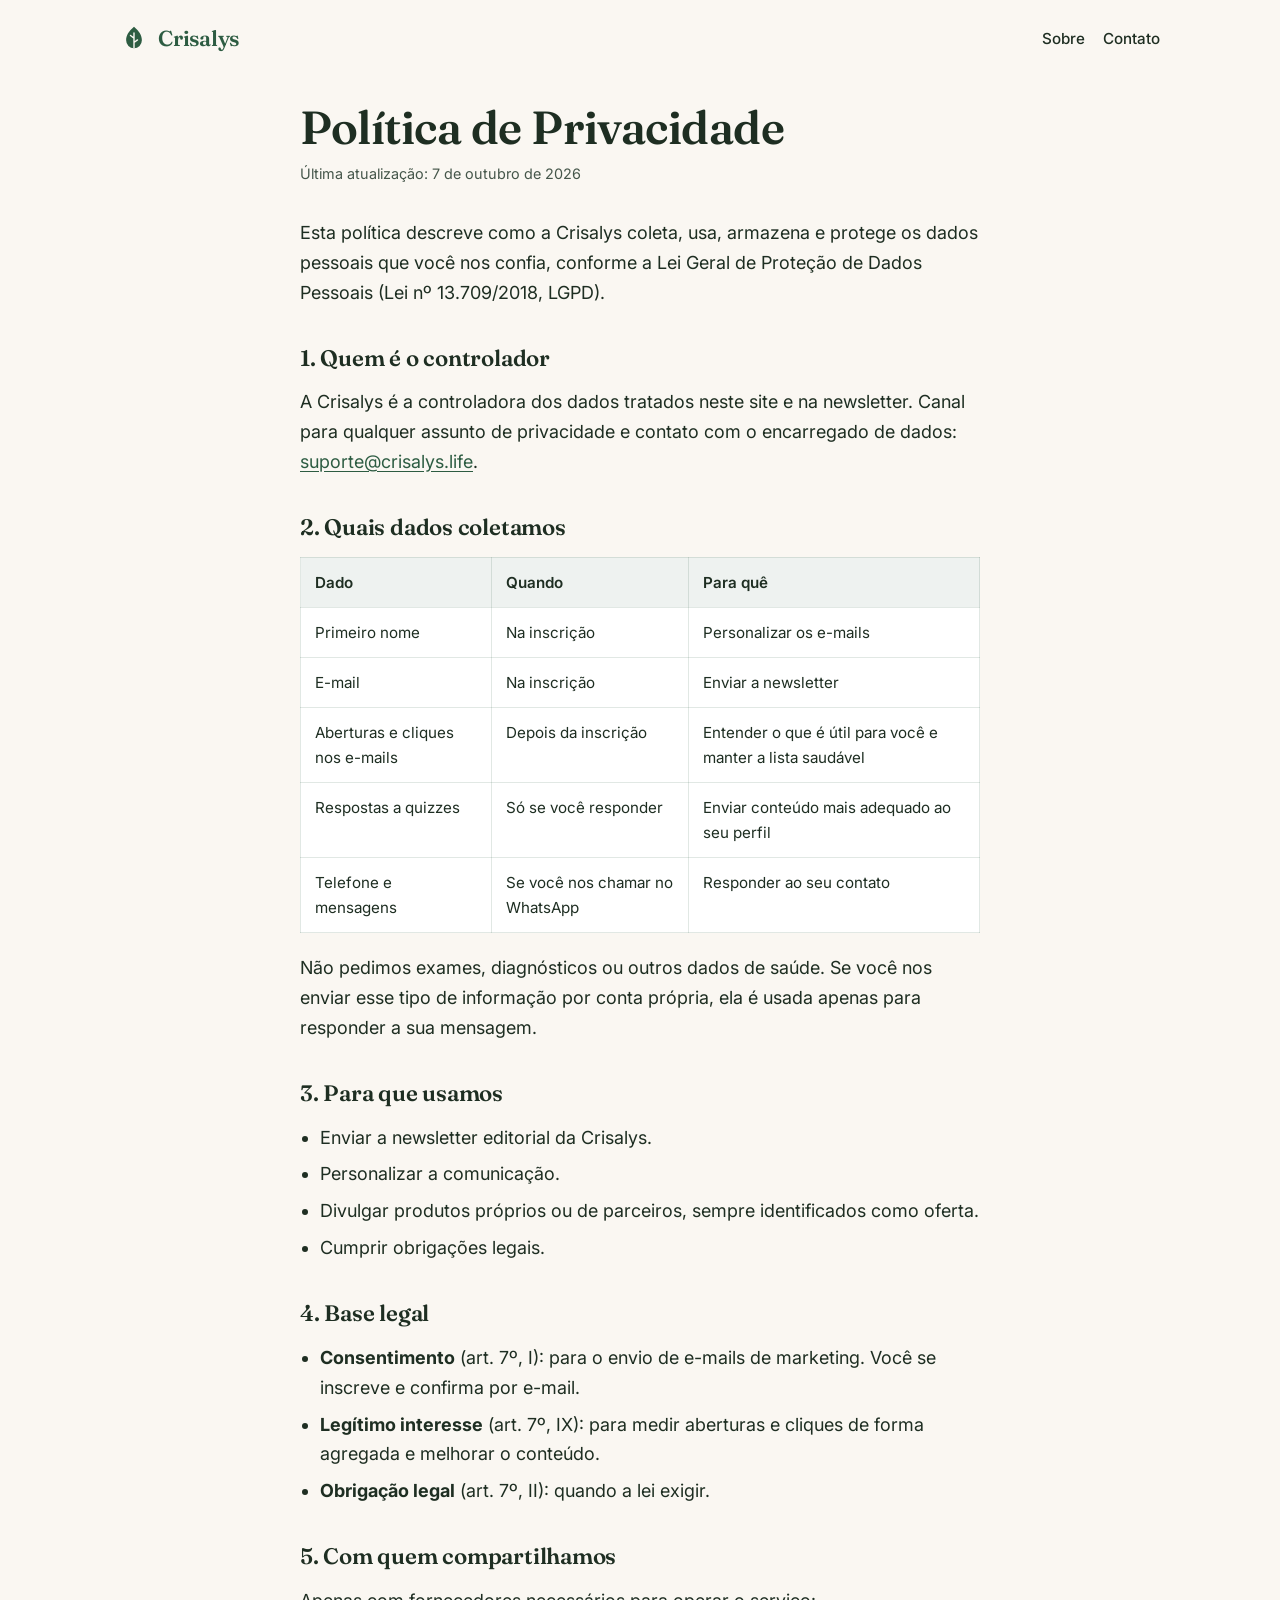
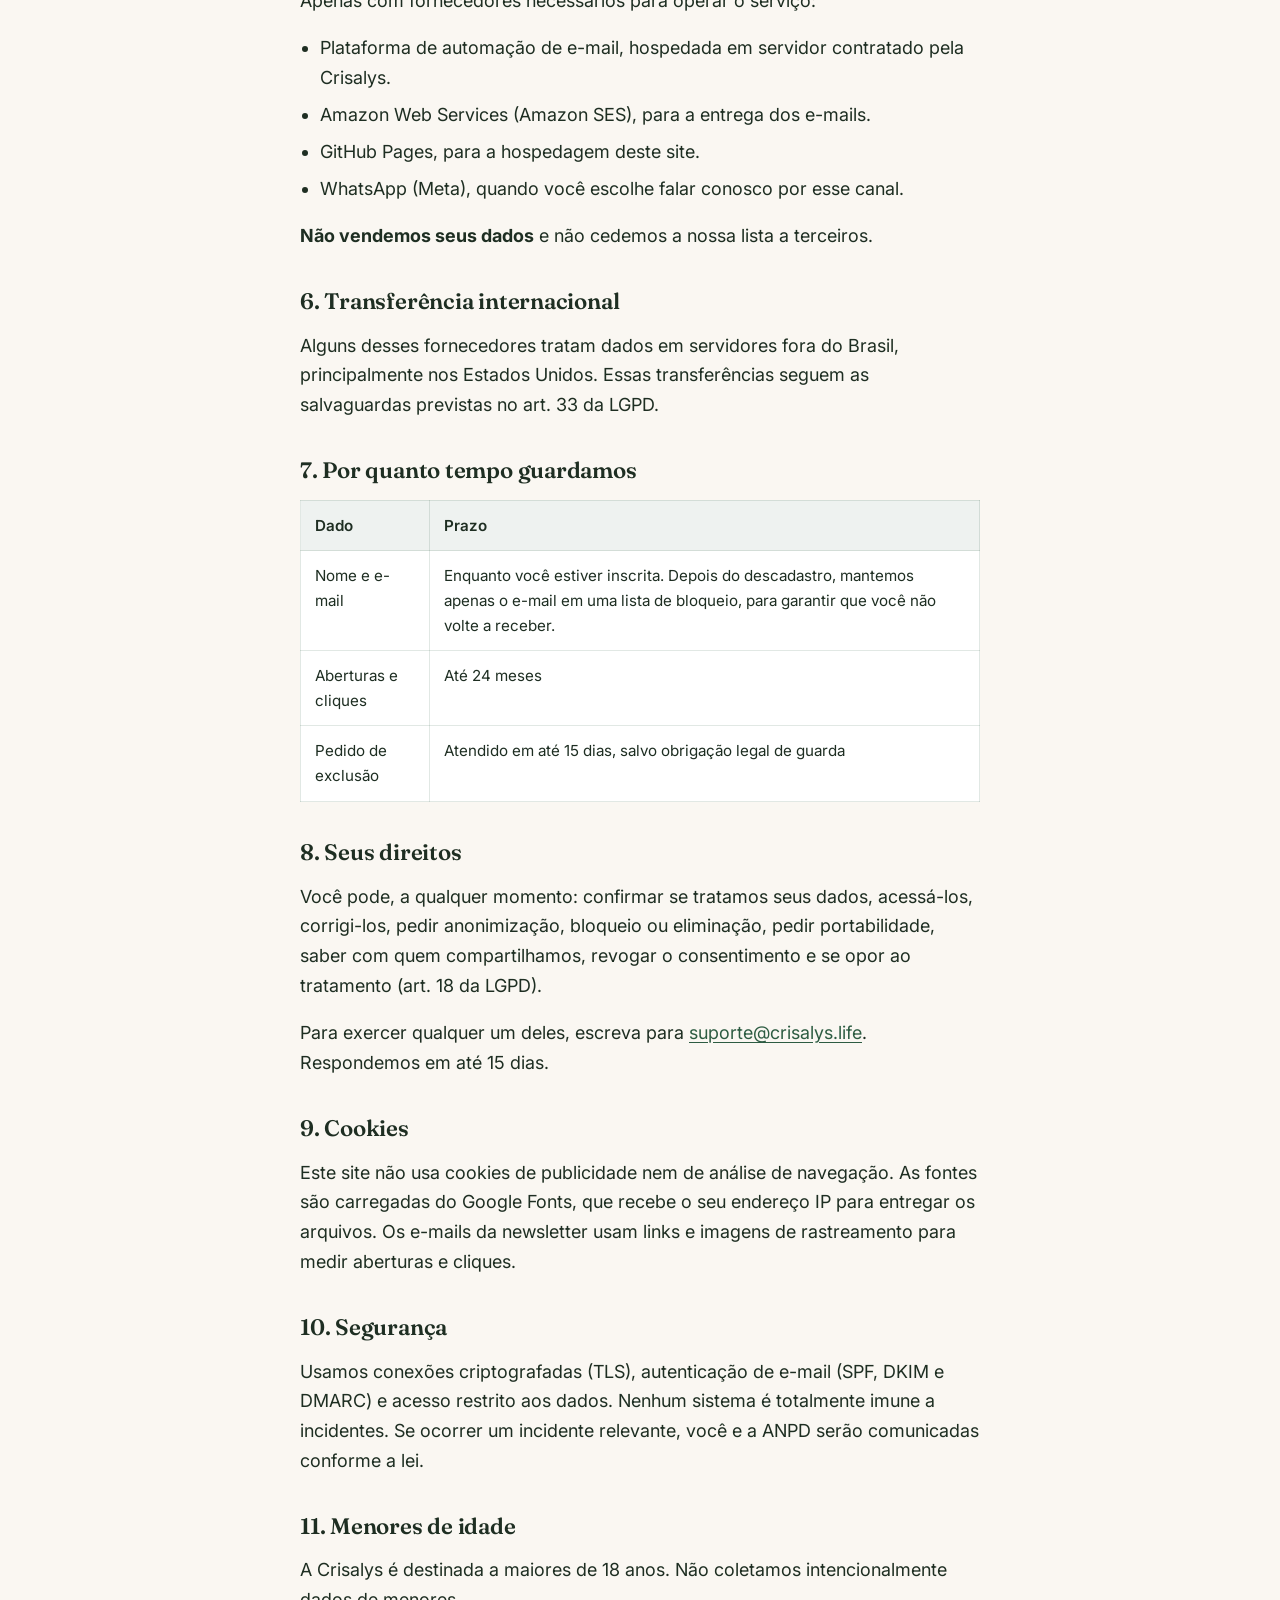
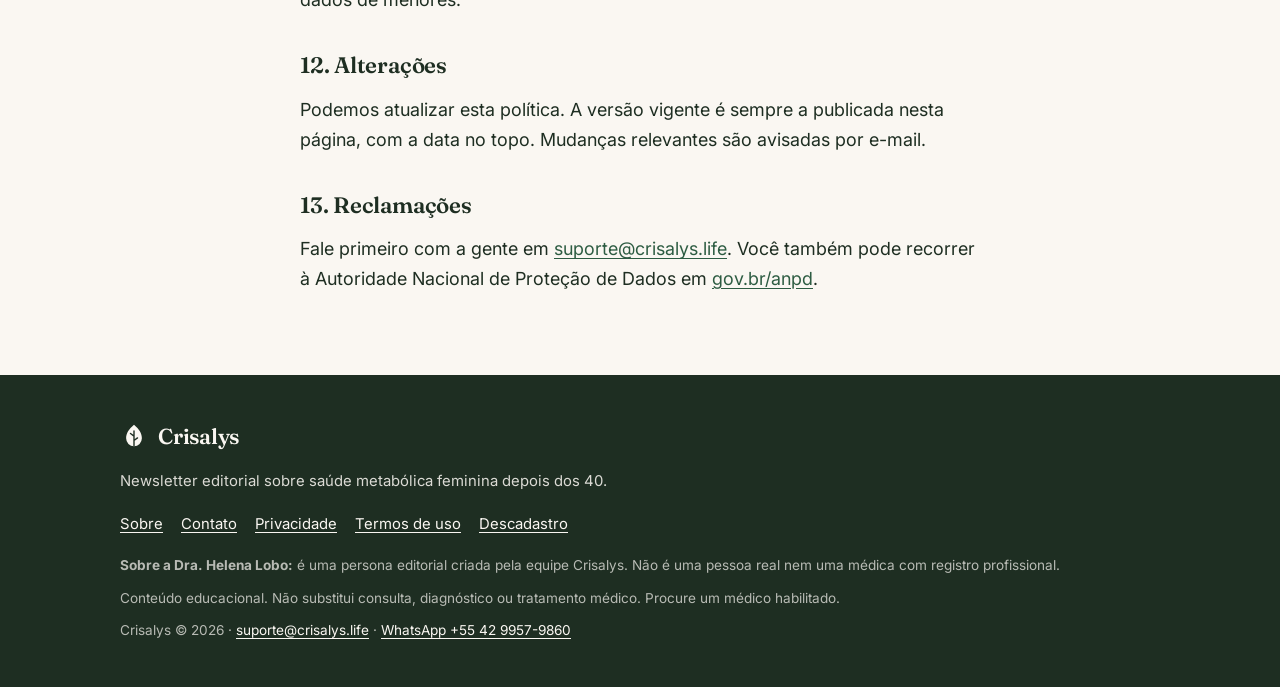
==== privacidade/index.html @ fbdc04c1 "Publica site institucional da Crisalys Co-Authored-By: Claude Opus 5.5 <noreply@anthropic.com>" ====
<!doctype html>
<html lang="pt-BR">
<head>
  <meta charset="utf-8">
  <meta name="viewport" content="width=device-width, initial-scale=1, viewport-fit=cover">
  <title>Política de Privacidade | Crisalys</title>
  <meta name="description" content="Como a Crisalys coleta, usa e protege seus dados pessoais, conforme a LGPD.">
  <link rel="canonical" href="https://crisalys.life/privacidade/">
  <meta property="og:type" content="website">
  <meta property="og:locale" content="pt_BR">
  <meta property="og:url" content="https://crisalys.life/privacidade/">
  <meta property="og:title" content="Política de Privacidade | Crisalys">
  <meta property="og:description" content="Como a Crisalys coleta, usa e protege seus dados pessoais, conforme a LGPD.">
  <meta name="theme-color" content="#2D5C42">
  <link rel="icon" type="image/svg+xml" href="/assets/img/favicon.svg">
  <link rel="preconnect" href="https://fonts.googleapis.com">
  <link rel="preconnect" href="https://fonts.gstatic.com" crossorigin>
  <link rel="stylesheet" href="https://fonts.googleapis.com/css2?family=Fraunces:ital,opsz,wght@0,9..144,600;1,9..144,600&family=Inter:wght@400;500;600;700&family=Caveat:wght@500&display=swap">
  <link rel="stylesheet" href="/assets/css/site.css">
</head>
<body>
  <a class="skip" href="#conteudo">Pular para o conteúdo</a>
  <header class="site-header">
    <a href="/" class="logo" aria-label="Crisalys, página inicial"><svg viewBox="0 0 32 32" aria-hidden="true" focusable="false"><path fill="#2D5C42" d="M16 2c6 5 9 10 9 15.5a9 9 0 0 1-18 0C7 12 10 7 16 2z"/><path fill="none" stroke="#FAF7F2" stroke-width="1.6" stroke-linecap="round" d="M16 9v17M16 15l-4-3M16 20l4-3"/></svg><span>Crisalys</span></a>
    <nav class="site-nav" aria-label="Navegação principal">
      <a href="/sobre/">Sobre</a>
      <a href="/contato/">Contato</a>
    </nav>
  </header>
  <main id="conteudo">
    <div class="page"><div class="wrap">
      <h1>Política de Privacidade</h1>
      <p class="updated">Última atualização: 7 de outubro de 2026</p>
      <p>Esta política descreve como a Crisalys coleta, usa, armazena e protege os dados pessoais que você nos confia, conforme a Lei Geral de Proteção de Dados Pessoais (Lei nº 13.709/2018, LGPD).</p>

      <h2>1. Quem é o controlador</h2>
      <p>A Crisalys é a controladora dos dados tratados neste site e na newsletter. Canal para qualquer assunto de privacidade e contato com o encarregado de dados: <a href="mailto:suporte@crisalys.life">suporte@crisalys.life</a>.</p>

      <h2>2. Quais dados coletamos</h2>
      <div class="table-scroll"><table>
        <thead><tr><th>Dado</th><th>Quando</th><th>Para quê</th></tr></thead>
        <tbody>
          <tr><td>Primeiro nome</td><td>Na inscrição</td><td>Personalizar os e-mails</td></tr>
          <tr><td>E-mail</td><td>Na inscrição</td><td>Enviar a newsletter</td></tr>
          <tr><td>Aberturas e cliques nos e-mails</td><td>Depois da inscrição</td><td>Entender o que é útil para você e manter a lista saudável</td></tr>
          <tr><td>Respostas a quizzes</td><td>Só se você responder</td><td>Enviar conteúdo mais adequado ao seu perfil</td></tr>
          <tr><td>Telefone e mensagens</td><td>Se você nos chamar no WhatsApp</td><td>Responder ao seu contato</td></tr>
        </tbody>
      </table></div>
      <p>Não pedimos exames, diagnósticos ou outros dados de saúde. Se você nos enviar esse tipo de informação por conta própria, ela é usada apenas para responder a sua mensagem.</p>

      <h2>3. Para que usamos</h2>
      <ul>
        <li>Enviar a newsletter editorial da Crisalys.</li>
        <li>Personalizar a comunicação.</li>
        <li>Divulgar produtos próprios ou de parceiros, sempre identificados como oferta.</li>
        <li>Cumprir obrigações legais.</li>
      </ul>

      <h2>4. Base legal</h2>
      <ul>
        <li><strong>Consentimento</strong> (art. 7º, I): para o envio de e-mails de marketing. Você se inscreve e confirma por e-mail.</li>
        <li><strong>Legítimo interesse</strong> (art. 7º, IX): para medir aberturas e cliques de forma agregada e melhorar o conteúdo.</li>
        <li><strong>Obrigação legal</strong> (art. 7º, II): quando a lei exigir.</li>
      </ul>

      <h2>5. Com quem compartilhamos</h2>
      <p>Apenas com fornecedores necessários para operar o serviço:</p>
      <ul>
        <li>Plataforma de automação de e-mail, hospedada em servidor contratado pela Crisalys.</li>
        <li>Amazon Web Services (Amazon SES), para a entrega dos e-mails.</li>
        <li>GitHub Pages, para a hospedagem deste site.</li>
        <li>WhatsApp (Meta), quando você escolhe falar conosco por esse canal.</li>
      </ul>
      <p><strong>Não vendemos seus dados</strong> e não cedemos a nossa lista a terceiros.</p>

      <h2>6. Transferência internacional</h2>
      <p>Alguns desses fornecedores tratam dados em servidores fora do Brasil, principalmente nos Estados Unidos. Essas transferências seguem as salvaguardas previstas no art. 33 da LGPD.</p>

      <h2>7. Por quanto tempo guardamos</h2>
      <div class="table-scroll"><table>
        <thead><tr><th>Dado</th><th>Prazo</th></tr></thead>
        <tbody>
          <tr><td>Nome e e-mail</td><td>Enquanto você estiver inscrita. Depois do descadastro, mantemos apenas o e-mail em uma lista de bloqueio, para garantir que você não volte a receber.</td></tr>
          <tr><td>Aberturas e cliques</td><td>Até 24 meses</td></tr>
          <tr><td>Pedido de exclusão</td><td>Atendido em até 15 dias, salvo obrigação legal de guarda</td></tr>
        </tbody>
      </table></div>

      <h2>8. Seus direitos</h2>
      <p>Você pode, a qualquer momento: confirmar se tratamos seus dados, acessá-los, corrigi-los, pedir anonimização, bloqueio ou eliminação, pedir portabilidade, saber com quem compartilhamos, revogar o consentimento e se opor ao tratamento (art. 18 da LGPD).</p>
      <p>Para exercer qualquer um deles, escreva para <a href="mailto:suporte@crisalys.life">suporte@crisalys.life</a>. Respondemos em até 15 dias.</p>

      <h2>9. Cookies</h2>
      <p>Este site não usa cookies de publicidade nem de análise de navegação. As fontes são carregadas do Google Fonts, que recebe o seu endereço IP para entregar os arquivos. Os e-mails da newsletter usam links e imagens de rastreamento para medir aberturas e cliques.</p>

      <h2>10. Segurança</h2>
      <p>Usamos conexões criptografadas (TLS), autenticação de e-mail (SPF, DKIM e DMARC) e acesso restrito aos dados. Nenhum sistema é totalmente imune a incidentes. Se ocorrer um incidente relevante, você e a ANPD serão comunicadas conforme a lei.</p>

      <h2>11. Menores de idade</h2>
      <p>A Crisalys é destinada a maiores de 18 anos. Não coletamos intencionalmente dados de menores.</p>

      <h2>12. Alterações</h2>
      <p>Podemos atualizar esta política. A versão vigente é sempre a publicada nesta página, com a data no topo. Mudanças relevantes são avisadas por e-mail.</p>

      <h2>13. Reclamações</h2>
      <p>Fale primeiro com a gente em <a href="mailto:suporte@crisalys.life">suporte@crisalys.life</a>. Você também pode recorrer à Autoridade Nacional de Proteção de Dados em <a href="https://www.gov.br/anpd/pt-br" rel="noopener">gov.br/anpd</a>.</p>
    </div></div>
  </main>
  <footer class="site-footer">
    <div class="wrap-wide">
      <a href="/" class="logo"><svg viewBox="0 0 32 32" aria-hidden="true" focusable="false"><path fill="#FAF7F2" d="M16 2c6 5 9 10 9 15.5a9 9 0 0 1-18 0C7 12 10 7 16 2z"/><path fill="none" stroke="#1E2E22" stroke-width="1.6" stroke-linecap="round" d="M16 9v17M16 15l-4-3M16 20l4-3"/></svg><span>Crisalys</span></a>
      <p>Newsletter editorial sobre saúde metabólica feminina depois dos 40.</p>
      <ul class="footer-nav">
        <li><a href="/sobre/">Sobre</a></li>
        <li><a href="/contato/">Contato</a></li>
        <li><a href="/privacidade/">Privacidade</a></li>
        <li><a href="/termos/">Termos de uso</a></li>
        <li><a href="/descadastro/">Descadastro</a></li>
      </ul>
      <p class="footer-fine"><strong>Sobre a Dra. Helena Lobo:</strong> é uma persona editorial criada pela equipe Crisalys. Não é uma pessoa real nem uma médica com registro profissional.</p>
      <p class="footer-fine">Conteúdo educacional. Não substitui consulta, diagnóstico ou tratamento médico. Procure um médico habilitado.</p>
      <p class="footer-fine">Crisalys © 2026 · <a href="mailto:suporte@crisalys.life">suporte@crisalys.life</a> · <a href="https://wa.me/554299579860" rel="noopener">WhatsApp +55 42 9957-9860</a></p>
    </div>
  </footer>
</body>
</html>
---- assets/css/site.css ----
:root {
  --sage-deep: #2D5C42;
  --sage-hover: #234a35;
  --rose-smoke: #C89B85;
  --gold-calm: #B8956A;
  --cream: #FAF7F2;
  --cream-deep: #F2ECE2;
  --ink: #1E2E22;
  --card: #ffffff;
  --border-soft: rgba(45, 92, 66, 0.14);
  --whats: #1f7a4d;

  --font-display: 'Fraunces', Georgia, serif;
  --font-body: 'Inter', -apple-system, BlinkMacSystemFont, 'Segoe UI', sans-serif;
  --font-signature: 'Caveat', cursive;

  --container: 720px;
  --container-wide: 1080px;
  --radius-md: 14px;
  --radius-lg: 22px;
  --radius-xl: 28px;
  --shadow-md: 0 4px 14px rgba(30, 46, 34, 0.06);
  --shadow-lg: 0 14px 36px rgba(30, 46, 34, 0.09);
}

*, *::before, *::after { box-sizing: border-box; }

html { -webkit-text-size-adjust: 100%; scroll-behavior: smooth; }

body {
  margin: 0;
  background: var(--cream);
  color: var(--ink);
  font-family: var(--font-body);
  font-size: 1.0625rem;
  line-height: 1.65;
  -webkit-font-smoothing: antialiased;
}

img, svg { max-width: 100%; display: block; }

a { color: var(--sage-deep); text-underline-offset: 3px; }
a:hover { color: var(--sage-hover); }
a:focus-visible, button:focus-visible {
  outline: 3px solid var(--gold-calm);
  outline-offset: 3px;
  border-radius: 6px;
}

h1, h2, h3 {
  font-family: var(--font-display);
  font-weight: 600;
  line-height: 1.15;
  letter-spacing: -0.01em;
  color: var(--ink);
  margin: 0 0 1rem;
}
h1 { font-size: 2.3rem; }
h2 { font-size: 1.7rem; }
h3 { font-size: 1.2rem; line-height: 1.3; }
p { margin: 0 0 1.1rem; }

.wrap { width: 100%; max-width: var(--container); margin: 0 auto; padding: 0 20px; }
.wrap-wide { width: 100%; max-width: var(--container-wide); margin: 0 auto; padding: 0 20px; }

.skip {
  position: absolute; left: -9999px; top: 0;
  background: var(--ink); color: var(--cream); padding: 10px 16px; z-index: 10;
}
.skip:focus { left: 12px; top: 12px; }

/* Header */
.site-header {
  display: flex; align-items: center; justify-content: space-between; gap: 16px;
  max-width: var(--container-wide); margin: 0 auto; padding: 18px 20px;
}
.logo {
  display: inline-flex; align-items: center; gap: 10px;
  font-family: var(--font-display); font-weight: 600; font-size: 1.35rem;
  color: var(--sage-deep); text-decoration: none; letter-spacing: -0.01em;
}
.logo svg { width: 28px; height: 28px; flex: none; }
.site-nav { display: flex; gap: 18px; font-size: 0.95rem; font-weight: 500; }
.site-nav a { text-decoration: none; color: var(--ink); padding: 8px 0; }
.site-nav a:hover, .site-nav a[aria-current="page"] { color: var(--sage-deep); text-decoration: underline; }

/* Botões */
.btn {
  display: inline-flex; align-items: center; justify-content: center; gap: 10px;
  min-height: 54px; padding: 14px 26px;
  font-family: var(--font-body); font-size: 1.05rem; font-weight: 700; text-decoration: none;
  border-radius: 999px; border: 0; cursor: pointer;
  transition: transform 150ms ease, box-shadow 150ms ease, background-color 150ms ease;
}
.btn-whats { background: var(--whats); color: #fff; box-shadow: 0 10px 24px rgba(31, 122, 77, 0.28); }
.btn-whats:hover { background: #18633e; color: #fff; transform: translateY(-1px); }
.btn-ghost { background: transparent; color: var(--sage-deep); border: 2px solid var(--sage-deep); }
.btn-ghost:hover { background: var(--sage-deep); color: var(--cream); }
.btn svg { width: 22px; height: 22px; flex: none; }
.btn-block { width: 100%; }

/* Hero */
.hero { padding: 28px 0 56px; }
.eyebrow {
  display: inline-block; margin-bottom: 18px; padding: 6px 14px;
  font-size: 0.8rem; font-weight: 600; letter-spacing: 0.08em; text-transform: uppercase;
  color: var(--sage-deep); background: rgba(45, 92, 66, 0.09); border-radius: 999px;
}
.hero h1 { font-size: 2.5rem; margin-bottom: 18px; }
.hero h1 em { font-style: italic; color: var(--sage-deep); }
.hero-lead { font-size: 1.15rem; max-width: 36em; }
.hero-cta { margin-top: 26px; display: grid; gap: 12px; }
.free-tag { font-size: 1.05rem; margin: 0; }
.free-tag strong { color: var(--sage-deep); font-size: 1.3rem; font-weight: 700; }
.microcopy { font-size: 0.9rem; color: #45564a; margin: 0; }

/* Seções */
.section { padding: 56px 0; }
.section-alt { background: var(--cream-deep); }
.section-sage { background: var(--sage-deep); color: var(--cream); }
.section-sage h2 { color: var(--cream); }
.section-sage a:not(.btn) { color: var(--cream); }
.lede { font-size: 1.12rem; }

.cards { display: grid; gap: 16px; margin-top: 28px; list-style: none; padding: 0; }
.card {
  background: var(--card); border: 1px solid var(--border-soft);
  border-radius: var(--radius-lg); padding: 24px; box-shadow: var(--shadow-md);
}
.card h3 { margin-bottom: 8px; color: var(--sage-deep); }
.card p { margin: 0; font-size: 1rem; }
.card .num {
  display: inline-flex; align-items: center; justify-content: center;
  width: 36px; height: 36px; margin-bottom: 14px; border-radius: 50%;
  background: rgba(184, 149, 106, 0.2); color: var(--ink);
  font-family: var(--font-display); font-weight: 600;
}

/* Persona */
.persona {
  background: var(--card); border: 1px solid var(--border-soft);
  border-radius: var(--radius-xl); padding: 28px 24px; box-shadow: var(--shadow-lg);
}
.note {
  margin: 20px 0; padding: 18px 20px;
  background: rgba(200, 155, 133, 0.2); border-left: 4px solid var(--rose-smoke);
  border-radius: 0 var(--radius-md) var(--radius-md) 0; font-size: 0.98rem;
}
.note p:last-child { margin-bottom: 0; }
.signature { font-family: var(--font-signature); font-size: 1.9rem; line-height: 1.1; color: var(--sage-deep); }

.cta-band { text-align: center; }
.cta-band .btn { margin-top: 10px; }
.cta-band .microcopy { color: rgba(250, 247, 242, 0.85); margin-top: 14px; }

/* Páginas de texto */
.page { padding: 24px 0 64px; }
.page h1 { margin-bottom: 8px; }
.page .updated { font-size: 0.9rem; color: #45564a; margin-bottom: 32px; }
.page h2 { font-size: 1.4rem; margin-top: 2.4rem; }
.page ul, .page ol { padding-left: 1.25rem; margin: 0 0 1.1rem; }
.page li { margin-bottom: 0.45rem; }
.table-scroll { overflow-x: auto; margin: 0 0 1.25rem; }
table { border-collapse: collapse; width: 100%; min-width: 460px; font-size: 0.95rem; background: var(--card); }
th, td { text-align: left; vertical-align: top; padding: 12px 14px; border: 1px solid var(--border-soft); }
th { background: rgba(45, 92, 66, 0.08); font-weight: 600; }

.contact-list { list-style: none; padding: 0; display: grid; gap: 16px; margin-top: 24px; }
.contact-list .label { display: block; font-size: 0.82rem; font-weight: 600; letter-spacing: 0.06em; text-transform: uppercase; color: #45564a; }
.contact-list .value { font-family: var(--font-display); font-size: 1.3rem; font-weight: 600; color: var(--sage-deep); word-break: break-word; }

/* Rodapé */
.site-footer { background: var(--ink); color: rgba(250, 247, 242, 0.86); padding: 44px 0 36px; font-size: 0.93rem; }
.site-footer a { color: var(--cream); }
.site-footer .logo { color: var(--cream); margin-bottom: 14px; }
.footer-nav { display: flex; flex-wrap: wrap; gap: 6px 18px; margin: 18px 0; padding: 0; list-style: none; }
.footer-fine { font-size: 0.85rem; color: rgba(250, 247, 242, 0.7); margin: 0 0 10px; }

@media (min-width: 720px) {
  body { font-size: 1.125rem; }
  h1 { font-size: 2.9rem; }
  h2 { font-size: 2.1rem; }
  .hero { padding: 56px 0 88px; }
  .hero h1 { font-size: 3.6rem; }
  .hero-lead { font-size: 1.3rem; }
  .hero-cta { grid-auto-flow: column; justify-content: start; align-items: center; gap: 22px; }
  .btn-block { width: auto; }
  .section { padding: 88px 0; }
  .cards { grid-template-columns: repeat(3, 1fr); gap: 22px; }
  .cards.two { grid-template-columns: repeat(2, 1fr); }
  .persona { padding: 44px; }
  .contact-list { grid-template-columns: repeat(2, 1fr); }
}

@media (prefers-reduced-motion: reduce) {
  html { scroll-behavior: auto; }
  .btn { transition: none; }
}
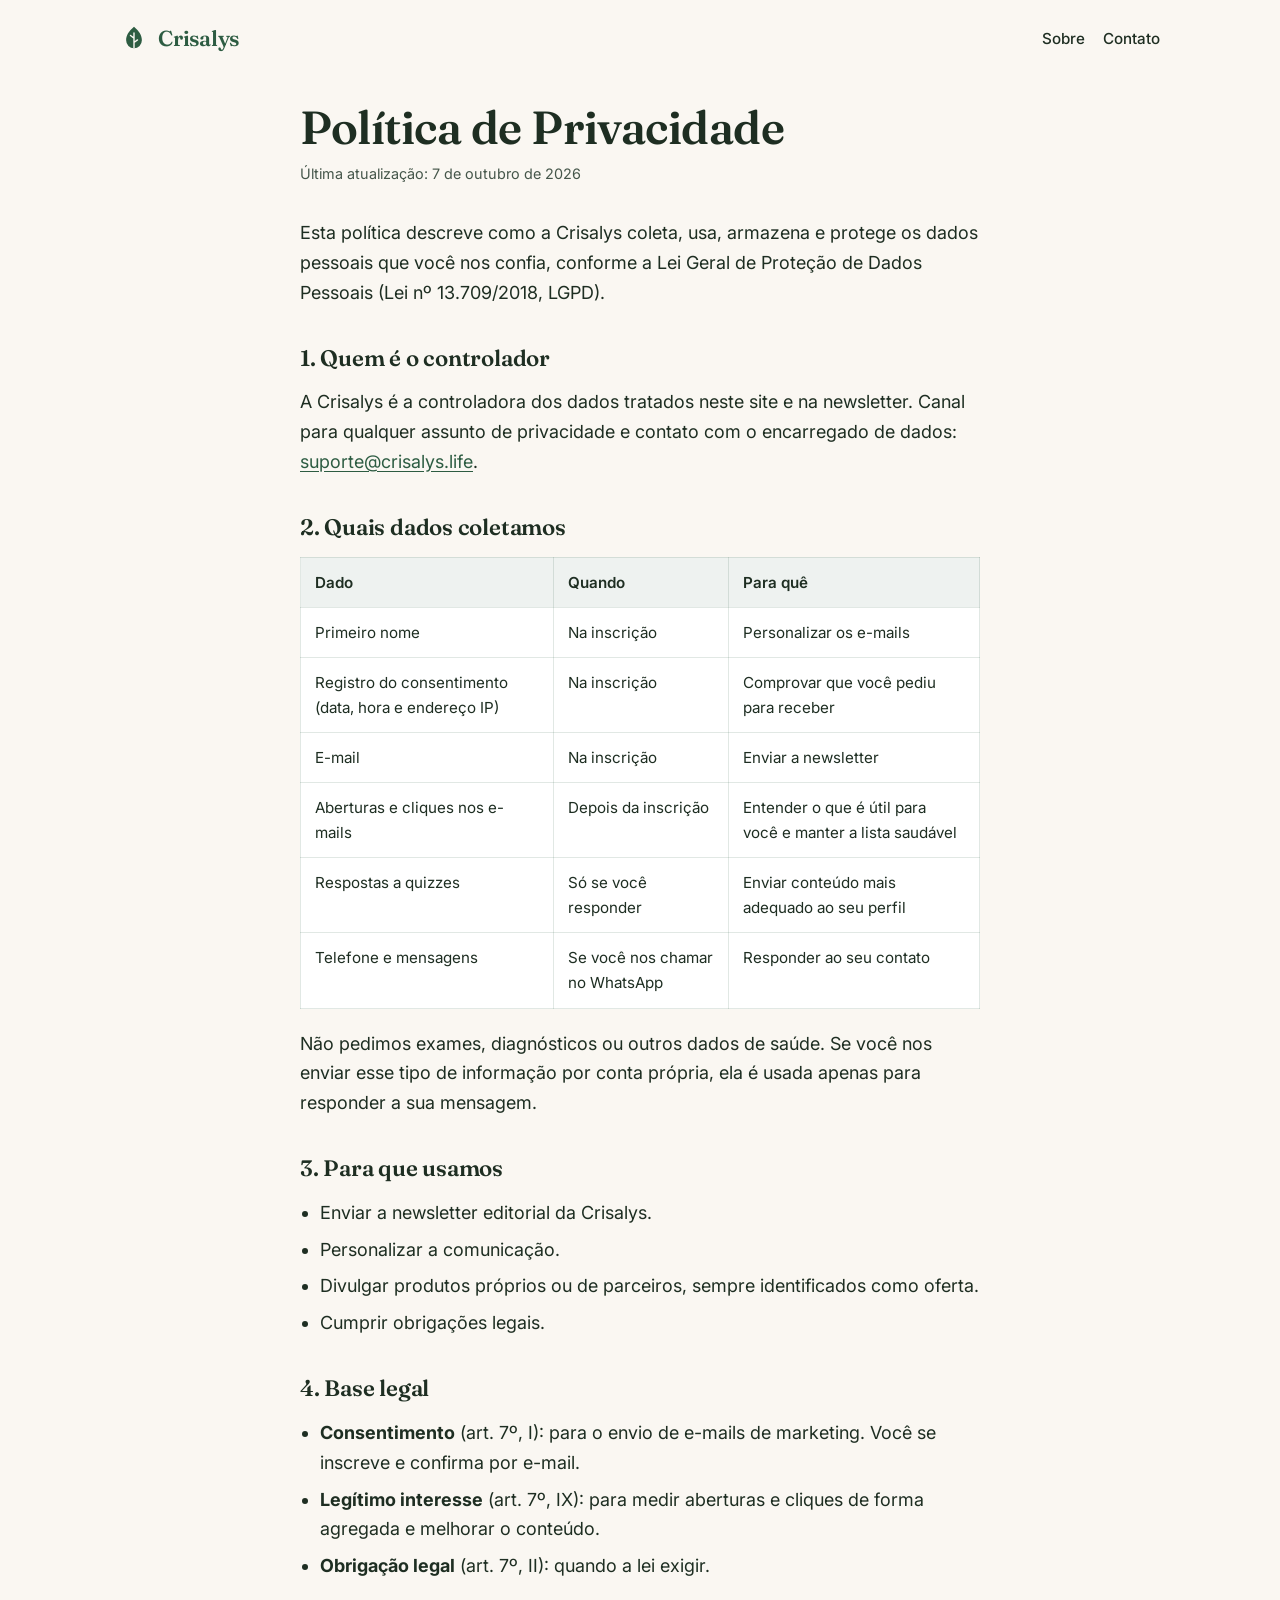
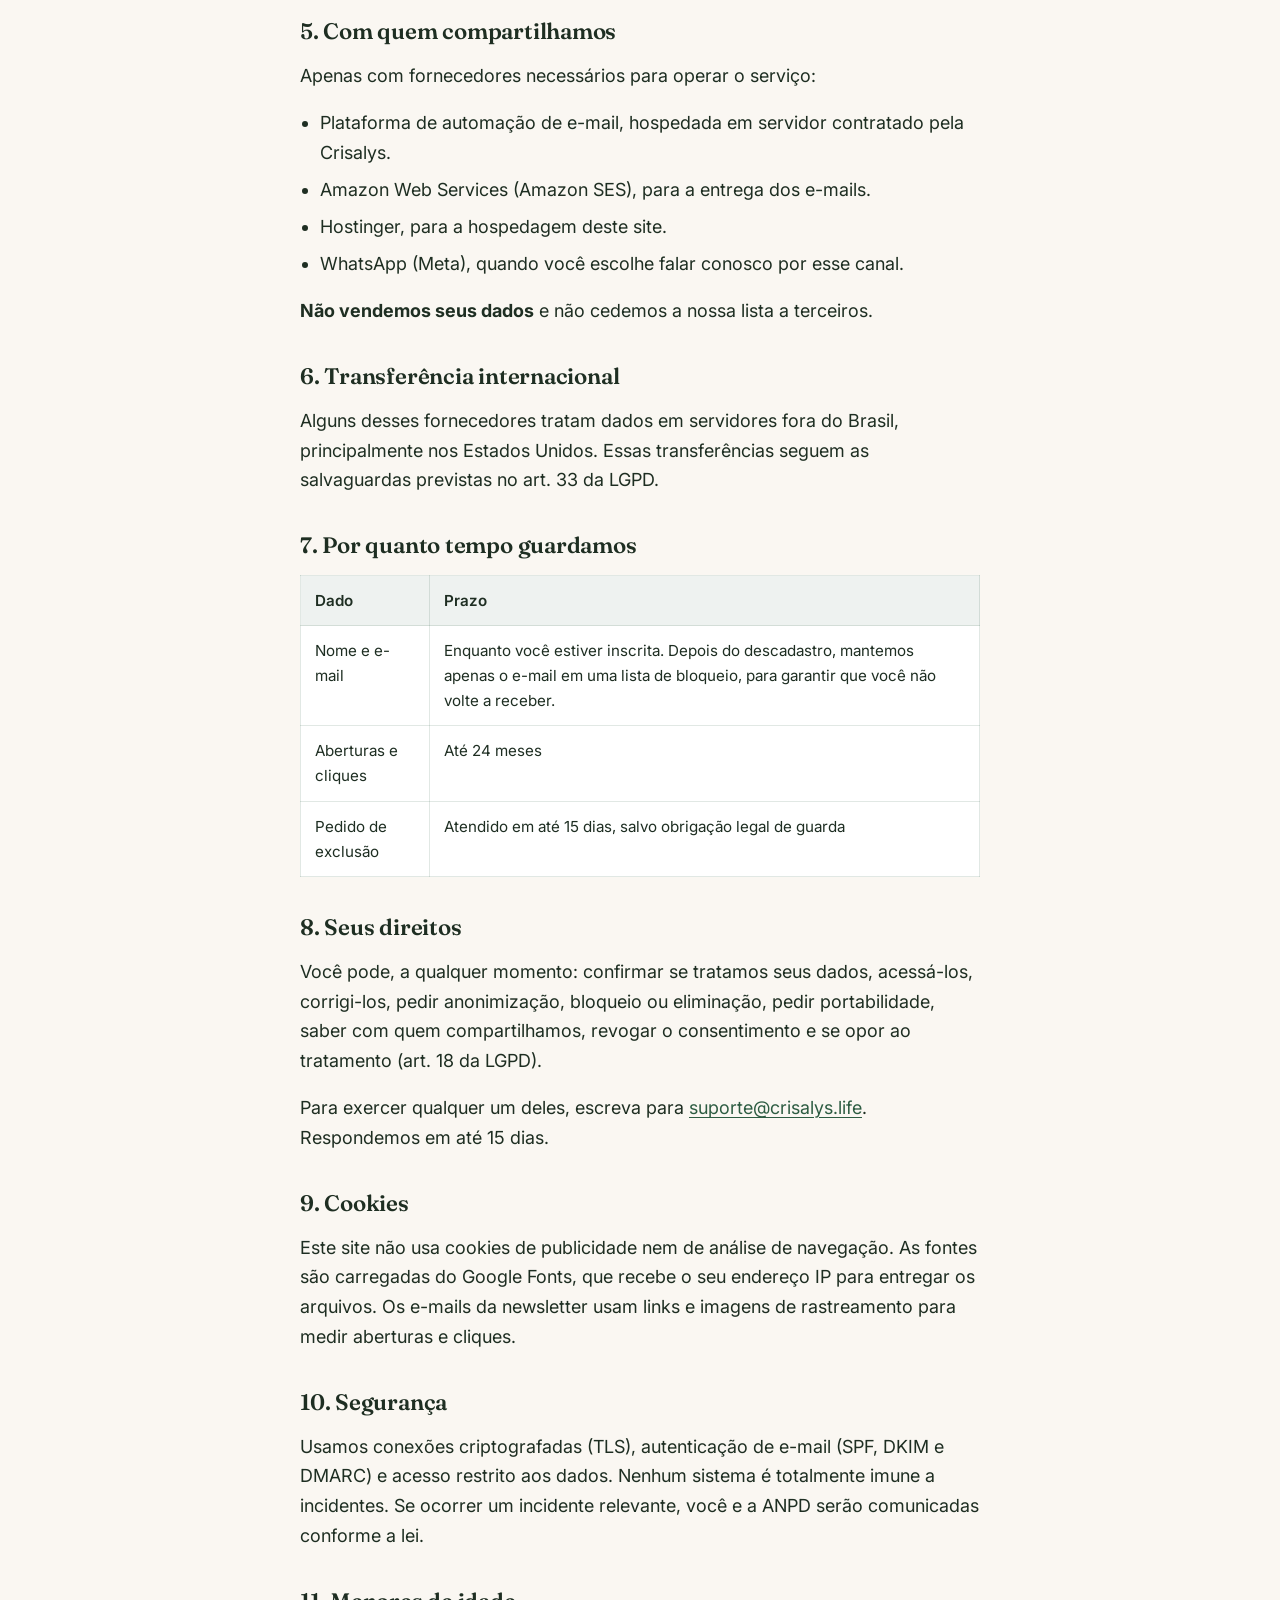
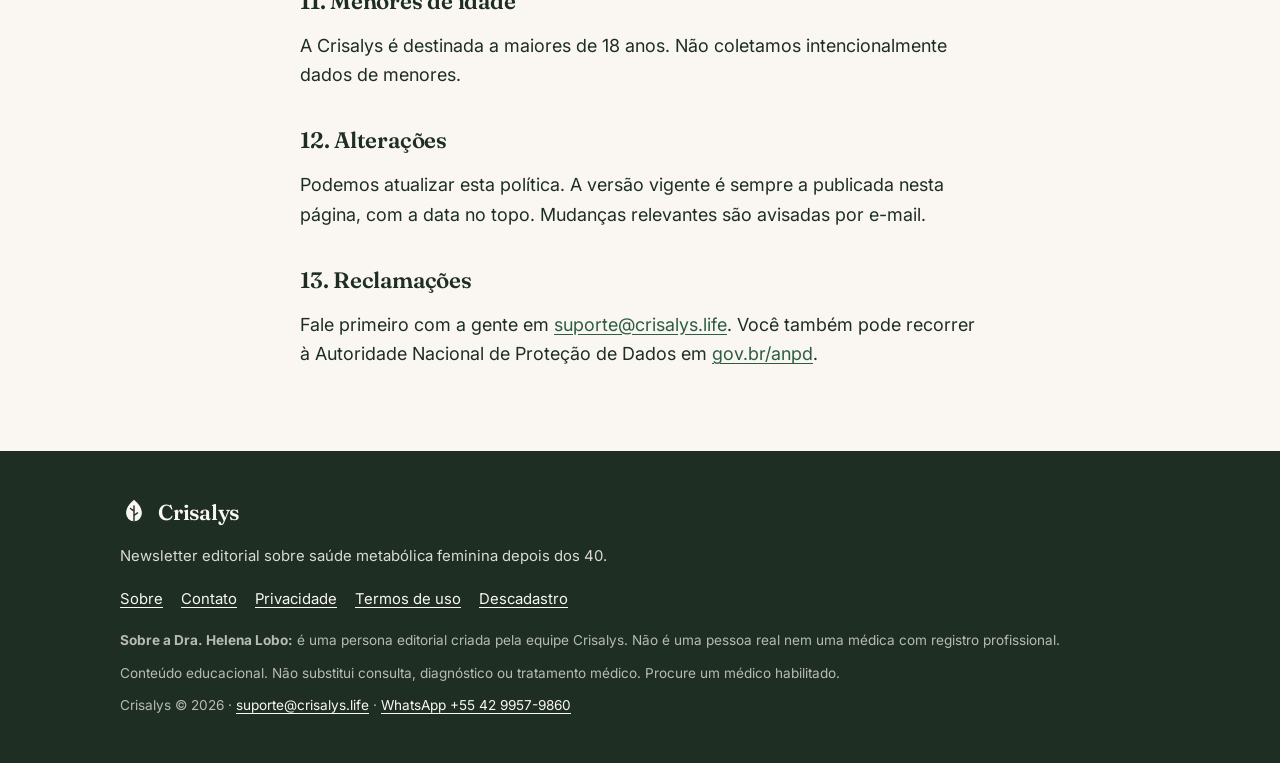
==== commit 21f8128e: "Troca o CTA de WhatsApp pelo formulário de inscrição do Mautic Adiciona a página /obrigada/ e o .hta" ====
--- a/privacidade/index.html
+++ b/privacidade/index.html
@@ -41,6 +41,7 @@
         <thead><tr><th>Dado</th><th>Quando</th><th>Para quê</th></tr></thead>
         <tbody>
           <tr><td>Primeiro nome</td><td>Na inscrição</td><td>Personalizar os e-mails</td></tr>
+          <tr><td>Registro do consentimento (data, hora e endereço IP)</td><td>Na inscrição</td><td>Comprovar que você pediu para receber</td></tr>
           <tr><td>E-mail</td><td>Na inscrição</td><td>Enviar a newsletter</td></tr>
           <tr><td>Aberturas e cliques nos e-mails</td><td>Depois da inscrição</td><td>Entender o que é útil para você e manter a lista saudável</td></tr>
           <tr><td>Respostas a quizzes</td><td>Só se você responder</td><td>Enviar conteúdo mais adequado ao seu perfil</td></tr>
@@ -69,7 +70,7 @@
       <ul>
         <li>Plataforma de automação de e-mail, hospedada em servidor contratado pela Crisalys.</li>
         <li>Amazon Web Services (Amazon SES), para a entrega dos e-mails.</li>
-        <li>GitHub Pages, para a hospedagem deste site.</li>
+        <li>Hostinger, para a hospedagem deste site.</li>
         <li>WhatsApp (Meta), quando você escolhe falar conosco por esse canal.</li>
       </ul>
       <p><strong>Não vendemos seus dados</strong> e não cedemos a nossa lista a terceiros.</p>
--- a/assets/css/site.css
+++ b/assets/css/site.css
@@ -196,3 +196,27 @@
   html { scroll-behavior: auto; }
   .btn { transition: none; }
 }
+
+/* Formulário de inscrição */
+.optin {
+  margin-top: 26px; max-width: 460px; padding: 24px;
+  background: var(--card); border: 1px solid var(--border-soft);
+  border-radius: var(--radius-xl); box-shadow: var(--shadow-lg);
+  display: grid; gap: 8px; scroll-margin-top: 20px;
+}
+.optin label { font-size: 0.92rem; font-weight: 600; margin-top: 6px; }
+.optin input[type="text"], .optin input[type="email"] {
+  width: 100%; min-height: 52px; padding: 12px 16px;
+  font: inherit; color: var(--ink); background: var(--cream);
+  border: 1.5px solid rgba(45, 92, 66, 0.3); border-radius: var(--radius-md);
+}
+.optin input:focus-visible { outline: 3px solid var(--gold-calm); outline-offset: 2px; border-color: var(--sage-deep); }
+.optin .consent { display: flex; gap: 10px; align-items: flex-start; font-weight: 400; font-size: 0.9rem; line-height: 1.45; margin: 10px 0 8px; cursor: pointer; }
+.optin .consent input { width: 22px; height: 22px; flex: none; margin: 1px 0 0; accent-color: var(--sage-deep); }
+.optin .free-tag { text-align: center; margin-top: 10px; }
+.optin .microcopy { text-align: center; }
+.optin-error { margin: 0 0 6px; padding: 12px 14px; background: #fbe9e4; border: 1px solid #d9a08c; border-radius: var(--radius-md); font-size: 0.93rem; }
+.btn-primary { background: var(--sage-deep); color: var(--cream); box-shadow: 0 10px 24px rgba(45, 92, 66, 0.28); }
+.btn-primary:hover { background: var(--sage-hover); color: var(--cream); transform: translateY(-1px); }
+.btn-light { background: var(--cream); color: var(--sage-deep); }
+.btn-light:hover { background: #fff; color: var(--sage-hover); transform: translateY(-1px); }
